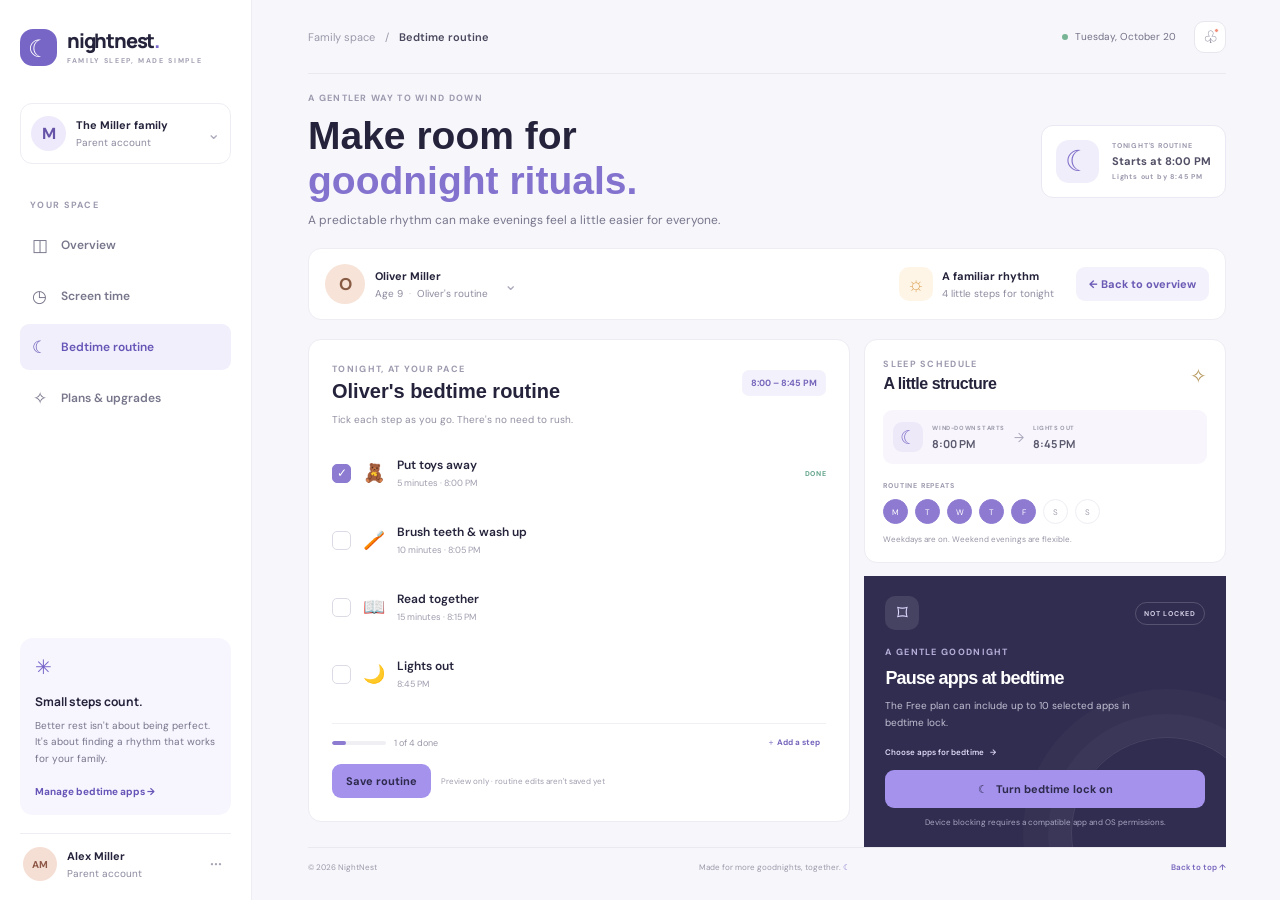
==== NightNest/bedtime.html @ b8229604 "Add files via upload" ====
<!doctype html>
<html lang="en">
  <head>
    <meta charset="utf-8">
    <meta name="viewport" content="width=device-width, initial-scale=1">
    <meta name="description" content="Build a gentle evening rhythm with NightNest bedtime routines.">
    <meta name="theme-color" content="#f7f6fb">
    <title>Bedtime routine — NightNest</title>
    <link rel="preconnect" href="https://fonts.googleapis.com">
    <link rel="preconnect" href="https://fonts.gstatic.com" crossorigin>
    <link href="https://fonts.googleapis.com/css2?family=DM+Sans:wght@400;500;600;700&family=Manrope:wght@400;500;600;700;800&display=swap" rel="stylesheet">
    <link rel="stylesheet" href="styles.css">
  </head>
  <body>
    <div class="app-shell">
      <aside class="sidebar">
        <a class="brand" href="index.html" aria-label="NightNest home">
          <span class="brand-icon" aria-hidden="true">☾</span>
          <span>nightnest<span class="brand-period">.</span><small>FAMILY SLEEP, MADE SIMPLE</small></span>
        </a>
        <div class="family-switcher">
          <span class="family-avatar" aria-hidden="true">M</span>
          <span class="family-name"><strong>The Miller family</strong><small>Parent account</small></span>
          <span class="switcher-arrow" aria-hidden="true">⌄</span>
        </div>
        <p class="nav-label">YOUR SPACE</p>
        <nav class="side-nav" aria-label="Main navigation">
          <a class="side-link" href="index.html"><span aria-hidden="true">◫</span> Overview</a>
          <a class="side-link" href="screen-time.html"><span aria-hidden="true">◷</span> Screen time</a>
          <a class="side-link active" href="bedtime.html" aria-current="page"><span aria-hidden="true">☾</span> Bedtime routine</a>
          <a class="side-link" href="plans.html"><span aria-hidden="true">✧</span> Plans &amp; upgrades</a>
        </nav>
        <div class="sidebar-bottom">
          <div class="help-card">
            <span class="help-spark" aria-hidden="true">✳</span>
            <strong>Small steps count.</strong>
            <p>Better rest isn't about being perfect. It's about finding a rhythm that works for your family.</p>
            <a href="screen-time.html#app-limits">Manage bedtime apps <span aria-hidden="true">→</span></a>
          </div>
          <div class="account-row">
            <span class="parent-avatar" aria-hidden="true">AM</span>
            <span><strong>Alex Miller</strong><small>Parent account</small></span>
            <button class="more-button" type="button" aria-label="More account options">···</button>
          </div>
        </div>
      </aside>

      <main class="main-content" id="top">
        <header class="topbar">
          <div class="breadcrumbs"><a href="index.html">Family space</a><span aria-hidden="true">/</span><strong>Bedtime routine</strong></div>
          <div class="topbar-actions">
            <span class="today-label"><span class="online-dot"></span> Tuesday, October 20</span>
            <button class="icon-button notification-button" type="button" aria-label="Notifications">♧<span class="notification-dot"></span></button>
          </div>
        </header>

        <section class="screen-time-heading bedtime-heading">
          <div>
            <p class="eyebrow">A GENTLER WAY TO WIND DOWN</p>
            <h1>Make room for<br><em>goodnight rituals.</em></h1>
            <p class="welcome-copy">A predictable rhythm can make evenings feel a little easier for everyone.</p>
          </div>
          <div class="bedtime-start-card">
            <span class="bedtime-start-moon" aria-hidden="true">☾</span>
            <span><small>TONIGHT'S ROUTINE</small><strong>Starts at 8:00 PM</strong><small>Lights out by 8:45 PM</small></span>
          </div>
        </section>

        <section class="child-bar" aria-label="Selected child">
          <div class="child-profile">
            <span class="child-avatar" aria-hidden="true">O</span>
            <span><strong>Oliver Miller</strong><small>Age 9 <span class="profile-divider">·</span> Oliver's routine</small></span>
            <span class="profile-chevron" aria-hidden="true">⌄</span>
          </div>
          <div class="child-day">
            <span class="day-icon" aria-hidden="true">☼</span>
            <span><strong>A familiar rhythm</strong><small>4 little steps for tonight</small></span>
          </div>
          <a class="button button-light" href="index.html">← Back to overview</a>
        </section>

        <div class="bedtime-page-grid">
          <section class="panel bedtime-checklist-panel">
            <div class="panel-heading">
              <div><p class="eyebrow">TONIGHT, AT YOUR PACE</p><h2>Oliver's bedtime routine</h2></div>
              <span class="routine-time">8:00 – 8:45 PM</span>
            </div>
            <p class="routine-intro">Tick each step as you go. There's no need to rush.</p>
            <div class="routine-list bedtime-routine-list">
              <label class="routine-item"><input type="checkbox" checked><span class="custom-check" aria-hidden="true">✓</span><span class="routine-emoji" aria-hidden="true">🧸</span><span class="routine-text"><strong>Put toys away</strong><small>5 minutes · 8:00 PM</small></span><span class="routine-complete">DONE</span></label>
              <label class="routine-item"><input type="checkbox"><span class="custom-check" aria-hidden="true">✓</span><span class="routine-emoji" aria-hidden="true">🪥</span><span class="routine-text"><strong>Brush teeth &amp; wash up</strong><small>10 minutes · 8:05 PM</small></span></label>
              <label class="routine-item"><input type="checkbox"><span class="custom-check" aria-hidden="true">✓</span><span class="routine-emoji" aria-hidden="true">📖</span><span class="routine-text"><strong>Read together</strong><small>15 minutes · 8:15 PM</small></span></label>
              <label class="routine-item"><input type="checkbox"><span class="custom-check" aria-hidden="true">✓</span><span class="routine-emoji" aria-hidden="true">🌙</span><span class="routine-text"><strong>Lights out</strong><small>8:45 PM</small></span></label>
            </div>
            <div class="routine-footer bedtime-progress-footer">
              <span class="routine-progress"><i></i></span>
              <span id="routine-count">1 of 4 done</span>
              <button class="text-button" type="button" id="add-routine-step">＋ Add a step</button>
            </div>
            <div class="bedtime-checklist-actions">
              <button class="button button-primary" type="button" id="save-routine">Save routine</button>
              <span>Preview only · routine edits aren't saved yet</span>
            </div>
          </section>

          <div class="bedtime-side-stack">
            <section class="panel schedule-panel">
              <div class="panel-heading">
                <div><p class="eyebrow">SLEEP SCHEDULE</p><h2>A little structure</h2></div>
                <span class="schedule-spark" aria-hidden="true">✧</span>
              </div>
              <div class="schedule-time-row"><span class="schedule-clock" aria-hidden="true">☾</span><span><small>WIND-DOWN STARTS</small><strong>8:00 PM</strong></span><span class="schedule-arrow">→</span><span><small>LIGHTS OUT</small><strong>8:45 PM</strong></span></div>
              <p class="schedule-days-label">ROUTINE REPEATS</p>
              <div class="weekday-list" aria-label="Routine days">
                <span class="weekday active">M</span><span class="weekday active">T</span><span class="weekday active">W</span><span class="weekday active">T</span><span class="weekday active">F</span><span class="weekday">S</span><span class="weekday">S</span>
              </div>
              <p class="schedule-note">Weekdays are on. Weekend evenings are flexible.</p>
            </section>

            <section class="lock-panel bedtime-lock-panel">
              <div class="lock-topline"><span class="lock-icon" aria-hidden="true">⌑</span><span class="status-tag" id="bedtime-lock-status">NOT LOCKED</span></div>
              <p class="eyebrow">A GENTLE GOODNIGHT</p>
              <h2>Pause apps at bedtime</h2>
              <p class="lock-copy">The Free plan can include up to 10 selected apps in bedtime lock.</p>
              <a class="bedtime-app-link" href="screen-time.html#app-limits">Choose apps for bedtime <span aria-hidden="true">→</span></a>
              <button class="button button-primary lock-button" id="bedtime-lock-button" type="button"><span aria-hidden="true">☾</span> Turn bedtime lock on</button>
              <p class="lock-note">Device blocking requires a compatible app and OS permissions.</p>
            </section>
          </div>
        </div>

        <footer class="footer"><span>© 2026 NightNest</span><span>Made for more goodnights, together. <span aria-hidden="true">☾</span></span><a href="#top">Back to top ↑</a></footer>
      </main>
    </div>
    <div class="toast" id="toast" role="status" aria-live="polite"></div>
    <script src="bedtime.js"></script>
  </body>
</html>
---- NightNest/styles.css ----
:root {
  color-scheme: light;
  --ink: #24233b;
  --muted: #8a899e;
  --purple: #7866c9;
  --purple-dark: #6654b7;
  --lavender: #efedfb;
  --border: #eeedf3;
  --surface: #fff;
  --page: #f7f6fb;
  --green: #448e78;
  font-family: "DM Sans", sans-serif;
  font-synthesis: none;
  text-rendering: optimizeLegibility;
}

* { box-sizing: border-box; }
html { scroll-behavior: smooth; }
body { margin: 0; background: var(--page); color: var(--ink); }
button, a { font: inherit; }
button { cursor: pointer; }
a { color: inherit; text-decoration: none; }

.app-shell { min-height: 100vh; }
.sidebar {
  position: fixed; inset: 0 auto 0 0; z-index: 3; display: flex; flex-direction: column;
  width: 252px; padding: 29px 20px 19px; background: #fff; border-right: 1px solid var(--border);
}
.brand { display: flex; align-items: center; gap: 10px; width: fit-content; font: 800 20px/1 "Manrope", sans-serif; letter-spacing: -1.2px; }
.brand-icon { display: grid; width: 37px; height: 37px; place-items: center; border-radius: 13px; background: #7766c6; color: #fff; font-size: 24px; }
.brand-period { color: var(--purple); }
.brand small { display: block; margin-top: 6px; color: #a3a1b3; font: 700 7px/1 "DM Sans", sans-serif; letter-spacing: 1.65px; }
.family-switcher { display: flex; align-items: center; gap: 10px; margin: 37px 0 35px; padding: 12px 10px; border: 1px solid var(--border); border-radius: 12px; }
.family-avatar, .parent-avatar, .child-avatar { display: grid; flex: 0 0 auto; place-items: center; border-radius: 50%; font-weight: 700; }
.family-avatar { width: 35px; height: 35px; color: #6754a8; background: #eeeafb; }
.family-name, .account-row > span:nth-child(2) { min-width: 0; }
.family-name strong, .family-name small, .account-row strong, .account-row small { display: block; }
.family-name strong, .account-row strong { font-size: 11px; }
.family-name small, .account-row small { margin-top: 4px; color: var(--muted); font-size: 10px; }
.switcher-arrow { margin-left: auto; color: #aaa8bb; }
.nav-label, .eyebrow { color: #9c9aae; font-size: 9px; font-weight: 700; letter-spacing: 1.3px; }
.nav-label { margin: 0 10px 11px; }
.side-nav { display: grid; gap: 5px; }
.side-link { display: flex; align-items: center; gap: 13px; padding: 12px 11px; border-radius: 9px; color: #77768b; font-size: 12px; font-weight: 600; transition: background .2s, color .2s; }
.side-link > span { width: 17px; text-align: center; font-size: 17px; }
.side-link:hover, .side-link.active { color: var(--purple-dark); background: #f1effb; }
.sidebar-bottom { margin-top: auto; }
.help-card { padding: 16px 15px 15px; border-radius: 13px; background: #f7f5fe; }
.help-spark { display: block; margin-bottom: 10px; color: var(--purple); font-size: 20px; }
.help-card strong { font: 700 12px "Manrope", sans-serif; }
.help-card p { margin: 7px 0 12px; color: #77768c; font-size: 10px; line-height: 1.65; }
.help-card a { color: var(--purple-dark); font-size: 10px; font-weight: 700; }
.account-row { display: flex; align-items: center; gap: 10px; margin-top: 18px; padding: 13px 3px 0; border-top: 1px solid var(--border); }
.parent-avatar { width: 34px; height: 34px; background: #f5dfd4; color: #8e5747; font-size: 10px; }
.more-button { border: 0; background: transparent; color: #a6a4b4; font-size: 20px; }
.account-row .more-button { margin-left: auto; }

.main-content { max-width: 1530px; margin-left: 252px; padding: 0 54px 0 56px; }
.topbar { display: flex; height: 74px; align-items: center; justify-content: space-between; border-bottom: 1px solid #eae9f0; }
.breadcrumbs { display: flex; align-items: center; gap: 10px; color: #9a99aa; font-size: 11px; }
.breadcrumbs strong { color: #48475c; font-weight: 600; }
.topbar-actions { display: flex; align-items: center; gap: 18px; }
.today-label { display: flex; align-items: center; gap: 7px; color: #737287; font-size: 10px; }
.online-dot { width: 6px; height: 6px; border-radius: 50%; background: #77b495; }
.icon-button { position: relative; display: grid; width: 32px; height: 32px; place-items: center; border: 1px solid #e8e7ee; border-radius: 10px; background: #fff; color: #77768b; font-size: 17px; }
.notification-dot { position: absolute; top: 6px; right: 6px; width: 5px; height: 5px; border: 1px solid white; border-radius: 50%; background: #f08d78; }

.welcome-row { position: relative; display: flex; min-height: 181px; align-items: center; justify-content: space-between; overflow: hidden; }
.eyebrow { margin: 0 0 9px; }
h1, h2, h3, p { margin-top: 0; }
h1, h2, h3 { font-family: Impact, Haettenschweiler, "Arial Narrow Bold", sans-serif; }
h1 { margin-bottom: 9px; font-size: clamp(29px, 3.2vw, 39px); line-height: 1.16; letter-spacing: 0; }
h1 em { color: #8372ce; font-style: normal; }
.welcome-copy { margin-bottom: 0; color: #77768c; font-size: 12px; }
.moon-illustration { position: relative; width: 196px; height: 136px; margin-right: 47px; }
.moon-illustration::before { position: absolute; top: 12px; left: 21px; width: 116px; height: 116px; border-radius: 50%; background: #efedfb; content: ""; }
.moon { position: absolute; top: 18px; left: 42px; color: #8a79d2; font-size: 84px; line-height: 1; transform: rotate(-17deg); }
.star { position: absolute; color: #e6b96f; }
.star-one { top: 19px; right: 27px; font-size: 20px; }
.star-two { top: 75px; right: 1px; font-size: 23px; }
.star-three { top: 8px; right: 65px; font-size: 34px; }
.moon-caption { position: absolute; right: 4px; bottom: 3px; color: #9591b3; font-size: 7px; font-weight: 700; letter-spacing: 1px; line-height: 1.6; }

.child-bar { display: flex; align-items: center; min-height: 72px; margin: 0 0 19px; padding: 12px 16px; border: 1px solid #eeedf3; border-radius: 13px; background: #fff; }
.child-profile { display: flex; align-items: center; gap: 10px; min-width: 200px; }
.child-avatar { width: 40px; height: 40px; color: #875b44; background: #f7e3d7; font-size: 17px; }
.child-profile strong, .child-profile small, .child-day strong, .child-day small { display: block; }
.child-profile strong, .child-day strong { font-size: 11px; }
.child-profile small, .child-day small { margin-top: 4px; color: #8d8b9e; font-size: 10px; }
.profile-divider { margin: 0 3px; color: #c7c5d1; }
.profile-chevron { margin-left: 6px; color: #aaa8bb; }
.child-day { display: flex; align-items: center; gap: 9px; margin-left: auto; margin-right: 22px; }
.day-icon { display: grid; width: 34px; height: 34px; place-items: center; border-radius: 10px; background: #fff5e7; color: #dda75b; font-size: 20px; }
.button { display: inline-flex; align-items: center; justify-content: center; gap: 8px; border: 0; border-radius: 9px; font-size: 11px; font-weight: 700; transition: transform .18s, background .18s, box-shadow .18s; }
.button:hover:not(:disabled) { transform: translateY(-1px); }
.button-light { padding: 10px 13px; background: #f3f1fb; color: #6b5ab5; }
.button-light:hover { background: #e9e6f8; }

.dashboard-grid { display: grid; grid-template-columns: minmax(0, 1fr) minmax(280px, .82fr); gap: 17px; }
.panel { min-width: 0; padding: 20px; border: 1px solid #edecf2; border-radius: 13px; background: #fff; }
.panel-heading { display: flex; align-items: center; justify-content: space-between; }
.panel-heading .eyebrow { margin-bottom: 5px; }
.panel h2 { margin: 0; font-size: 16px; letter-spacing: -.5px; }
.panel-more { padding: 0 3px; }
.usage-summary { display: flex; align-items: flex-end; justify-content: space-between; margin: 20px 0 11px; }
.usage-number strong { display: block; font: 800 26px/1 "Manrope", sans-serif; letter-spacing: -1.3px; }
.usage-number span { display: block; margin-top: 6px; color: #9391a3; font-size: 9px; }
.usage-pill { margin-bottom: 1px; padding: 6px 9px; border-radius: 20px; background: #edf6f1; color: #488c70; font-size: 9px; font-weight: 700; }
.progress-track { height: 7px; overflow: hidden; border-radius: 6px; background: #f0eff5; }
.progress-track span { display: block; width: 89.3%; height: 100%; border-radius: inherit; background: linear-gradient(90deg, #8b79d4, #bba8e9); }
.progress-labels { display: flex; justify-content: space-between; margin-top: 7px; color: #a09eae; font-size: 8px; }
.usage-apps { display: grid; gap: 12px; margin: 17px 0 15px; }
.app-usage { display: grid; grid-template-columns: 31px minmax(0, 1fr) auto; align-items: center; column-gap: 9px; }
.app-icon { display: grid; grid-row: span 2; width: 29px; height: 29px; place-items: center; border-radius: 9px; font-size: 11px; }
.video-icon { color: #b65b7b; background: #fcebf0; }
.game-icon { color: #8166bd; background: #f0eafa; }
.learn-icon { color: #4a9b8b; background: #e9f5f1; }
.app-name strong, .app-name small { display: block; }
.app-name strong { font-size: 10px; }
.app-name small { margin-top: 3px; color: #a09eae; font-size: 8px; }
.app-time { color: #5e5c72; font-size: 9px; font-weight: 600; }
.app-meter { grid-column: 2 / 4; height: 3px; margin-top: 5px; border-radius: 3px; background: #f1f0f5; }
.app-meter i { display: block; height: 100%; border-radius: inherit; background: #c8bee9; }
.inline-link { color: #7765c1; font-size: 9px; font-weight: 700; }
.inline-link span { padding-left: 4px; }
.lock-panel { position: relative; overflow: hidden; padding: 20px 21px; background: #302d50; color: #fff; }
.lock-panel::after { position: absolute; right: -37px; bottom: -82px; width: 190px; height: 190px; border: 1px solid rgba(255,255,255,.1); border-radius: 50%; box-shadow: 0 0 0 23px rgba(255,255,255,.025), 0 0 0 48px rgba(255,255,255,.025); content: ""; }
.lock-topline { display: flex; align-items: center; justify-content: space-between; margin-bottom: 22px; }
.lock-icon { display: grid; width: 34px; height: 34px; place-items: center; border-radius: 10px; background: rgba(255,255,255,.1); color: #ded8ff; font-size: 21px; }
.status-tag { padding: 6px 8px; border: 1px solid rgba(255,255,255,.18); border-radius: 20px; color: #d3cee4; font-size: 7px; font-weight: 700; letter-spacing: .8px; }
.lock-panel .eyebrow { color: #b7afd9; }
.lock-panel h2 { margin: 0 0 8px; font-size: 21px; line-height: 1.3; letter-spacing: -.8px; }
.lock-copy { max-width: 260px; margin-bottom: 16px; color: #c2bfd2; font-size: 10px; line-height: 1.65; }
.lock-details { display: flex; flex-wrap: wrap; gap: 13px; margin-bottom: 16px; color: #d4d0e1; font-size: 9px; }
.lock-details span span { padding-right: 4px; color: #c8b9ff; }
.button-primary { background: #a492ed; color: #2e2a4c; }
.button-primary:hover { background: #b3a5f2; box-shadow: 0 5px 16px rgba(164,146,237,.18); }
.lock-button { position: relative; z-index: 1; width: 100%; padding: 12px; }
.lock-note { position: relative; z-index: 1; margin: 9px 0 0; color: #a9a5c1; text-align: center; font-size: 8px; }
.lock-apps-link { position: relative; z-index: 1; display: block; margin: -5px 0 12px; color: #d3caef; text-align: center; font-size: 8px; }
.lock-apps-link span { padding-left: 3px; }
.lock-panel.is-locked { background: #26443f; }
.lock-panel.is-locked .lock-icon { color: #b8ead3; }
.lock-panel.is-locked .status-tag { color: #b8ead3; border-color: rgba(184,234,211,.35); }
.lock-panel.is-locked .button-primary { background: #b7e5d0; color: #24463f; }
.routine-panel { grid-column: 1; }
.routine-time { padding: 7px 9px; border-radius: 7px; background: #f3f1fb; color: #7665bb; font-size: 8px; font-weight: 700; }
.routine-intro { margin: 8px 0 12px; color: #9290a2; font-size: 9px; }
.routine-intro strong { color: #5b596e; }
.routine-list { display: grid; gap: 3px; }
.routine-item { position: relative; display: flex; align-items: center; gap: 9px; min-height: 45px; cursor: pointer; }
.routine-item input { position: absolute; width: 1px; height: 1px; opacity: 0; }
.custom-check { display: grid; flex: 0 0 auto; width: 16px; height: 16px; place-items: center; border: 1px solid #dcdbe5; border-radius: 5px; color: transparent; font-size: 10px; }
.routine-item input:checked + .custom-check { border-color: #8c7bd1; background: #8c7bd1; color: #fff; }
.routine-item input:focus-visible + .custom-check { outline: 2px solid #6654b7; outline-offset: 2px; }
.routine-emoji { font-size: 15px; }
.routine-text { min-width: 0; }
.routine-text strong, .routine-text small { display: block; }
.routine-text strong { font-size: 9px; font-weight: 600; }
.routine-text small { margin-top: 3px; color: #a09eae; font-size: 8px; }
.routine-complete { margin-left: auto; color: #62a48b; font-size: 7px; font-weight: 700; letter-spacing: .7px; }
.routine-footer { display: flex; align-items: center; gap: 8px; margin-top: 11px; padding-top: 12px; border-top: 1px solid #f0eff4; color: #9a98a9; font-size: 8px; }
.routine-progress { width: 54px; height: 4px; overflow: hidden; border-radius: 5px; background: #f0eff4; }
.routine-progress i { display: block; width: 25%; height: 100%; border-radius: inherit; background: #8c7bd1; transition: width .2s; }
.text-button { margin-left: auto; border: 0; background: transparent; color: #7665bb; font-size: 8px; font-weight: 700; }
.week-panel { grid-column: 2; }
.period-button { padding: 7px 9px; border: 1px solid #ecebf2; border-radius: 7px; background: white; color: #77758a; font-size: 8px; }
.period-button span { padding-left: 5px; }
.week-chart { position: relative; display: flex; height: 137px; align-items: flex-end; justify-content: space-around; margin-top: 20px; padding: 0 0 19px; border-bottom: 1px solid #eeedf3; background: repeating-linear-gradient(to bottom, transparent 0, transparent 39px, #f3f2f6 40px); }
.chart-goal { position: absolute; top: 48px; right: 0; left: 0; border-top: 1px dashed #d2c8ee; }
.chart-goal span { position: absolute; top: -13px; right: 0; padding: 2px 4px; background: white; color: #a29bbd; font-size: 7px; }
.chart-column { position: relative; z-index: 1; display: flex; width: 9%; height: 100%; flex-direction: column; align-items: center; justify-content: flex-end; gap: 7px; }
.bar { display: block; width: 15px; min-height: 2px; border-radius: 5px 5px 2px 2px; background: #c9c0e8; }
.today-bar { background: #8672cc; }
.future-bar { background: #eeedf3; }
.chart-column small { color: #a09eae; font-size: 7px; }
.chart-column .today-day { color: #7665bb; font-weight: 700; }
.week-summary { display: flex; align-items: center; gap: 7px; margin-top: 13px; color: #858396; font-size: 8px; }
.week-summary strong { color: #4c806d; }
.summary-dot { width: 7px; height: 7px; border-radius: 50%; background: #73b492; }

.plans-section { margin: 34px 0 20px; }
.plans-intro { margin-bottom: 16px; }
.plans-intro h2 { margin: 0 0 6px; font-size: 20px; letter-spacing: -.7px; }
.plans-intro > p:last-child { margin: 0; color: #898799; font-size: 10px; }
.plan-grid { display: grid; grid-template-columns: repeat(3, minmax(0, 1fr)); gap: 14px; }
.plan-card { position: relative; min-width: 0; padding: 16px; border: 1px solid #ecebf2; border-radius: 12px; background: #fff; }
.featured-plan { border: 1px solid #a89add; box-shadow: 0 4px 18px rgba(100,82,165,.08); }
.plan-heading { display: flex; align-items: center; gap: 8px; }
.plan-symbol { display: grid; width: 27px; height: 27px; place-items: center; border-radius: 8px; font-size: 15px; }
.free-symbol { color: #d18d46; background: #fff2df; }
.plus-symbol { color: #755fc2; background: #f0edfb; }
.premium-symbol { color: #518a81; background: #e9f4f1; }
.plan-label { color: #a09eae; font-size: 7px; font-weight: 700; letter-spacing: .85px; }
.plan-card h3 { margin: 12px 0 3px; font-size: 16px; letter-spacing: -.4px; }
.plan-price { margin: 0; font: 800 18px "Manrope", sans-serif; letter-spacing: -.6px; }
.plan-price span { color: #9a98a8; font: 400 9px "DM Sans", sans-serif; letter-spacing: 0; }
.plan-description { min-height: 28px; margin: 7px 0 10px; color: #898798; font-size: 9px; line-height: 1.5; }
.plan-card ul { display: grid; gap: 7px; min-height: 61px; margin: 0 0 13px; padding: 0; list-style: none; }
.plan-card li { color: #666579; font-size: 9px; }
.plan-card li::before { margin-right: 7px; color: #7f70c1; content: "✓"; font-weight: 700; }
.plan-button { width: 100%; min-height: 34px; border: 1px solid #e6e4ee; background: #fff; color: #625e78; }
.plan-button:hover:not(:disabled) { border-color: #a99cdb; background: #f8f6ff; }
.plan-button.current-plan { border-color: #efedf4; background: #f7f6f9; color: #aaa8b5; cursor: default; }
.featured-plan .plan-button { border: 0; background: #7866c9; color: #fff; }
.featured-plan .plan-button:hover { background: #6957b8; }
.popular-badge { position: absolute; top: -9px; right: 13px; padding: 5px 8px; border-radius: 12px; background: #7765c5; color: white; font-size: 7px; font-weight: 700; letter-spacing: .6px; }
.plan-disclaimer { margin: 10px 0 0; color: #a09eae; font-size: 8px; line-height: 1.5; }
.footer { display: flex; justify-content: space-between; padding: 14px 0 21px; border-top: 1px solid #eae9f0; color: #9b99a9; font-size: 8px; }
.footer a { color: #7765bd; font-weight: 600; }
.footer > span:nth-child(2) span { color: #8171cb; }
.toast { position: fixed; right: 25px; bottom: 23px; z-index: 8; max-width: min(390px, calc(100vw - 32px)); padding: 12px 16px; border: 1px solid rgba(255,255,255,.15); border-radius: 10px; background: #302d50; box-shadow: 0 10px 30px rgba(33,30,61,.2); color: white; font-size: 11px; line-height: 1.5; opacity: 0; pointer-events: none; transform: translateY(8px); transition: opacity .2s, transform .2s; }
.toast.show { opacity: 1; transform: translateY(0); }

.screen-time-heading { display: flex; min-height: 182px; align-items: center; justify-content: space-between; gap: 20px; }
.screen-time-heading h1 { margin-bottom: 8px; }
.screen-time-heading .welcome-copy { max-width: 470px; line-height: 1.6; }
.report-period { display: flex; align-items: center; gap: 10px; padding: 11px 13px; border: 1px solid #eae9f0; border-radius: 10px; background: #fff; color: #77758a; font-size: 13px; }
.report-period > span:nth-child(2) { display: grid; gap: 4px; }
.report-period small { color: #a09eae; font-size: 7px; font-weight: 700; letter-spacing: .8px; }
.report-period strong { color: #555368; font-size: 10px; }
.period-calendar { color: #7d6bc8; }
.screen-metrics { display: grid; grid-template-columns: repeat(4, minmax(0, 1fr)); gap: 12px; margin-bottom: 14px; }
.metric-card { min-width: 0; padding: 14px; border: 1px solid #edecf2; border-radius: 12px; background: #fff; }
.metric-icon { display: grid; width: 30px; height: 30px; place-items: center; float: right; border-radius: 9px; font-size: 15px; }
.purple-metric { color: #7c6ac5; background: #f0edfb; }
.green-metric { color: #4a967c; background: #eaf5f0; }
.peach-metric { color: #b66e5e; background: #fff0eb; }
.gold-metric { color: #b28a47; background: #fff5e3; }
.metric-card p { margin: 3px 0 11px; color: #9c9aae; font-size: 8px; font-weight: 700; letter-spacing: .8px; }
.metric-card > strong { display: block; font: 800 21px/1.1 "Manrope", sans-serif; letter-spacing: -.8px; }
.metric-card .metric-positive { color: #4c987d; }
.metric-caption { display: block; margin-top: 6px; color: #9a98a9; font-size: 8px; }
.report-grid { display: grid; grid-template-columns: minmax(0, 1.2fr) minmax(275px, .8fr); gap: 13px; }
.detail-usage-panel, .daily-pattern-panel { padding: 18px; }
.detail-usage-panel .panel-heading .eyebrow, .daily-pattern-panel .panel-heading .eyebrow { margin-bottom: 5px; }
.detail-usage-panel .usage-pill { margin-bottom: 0; }
.detail-progress { margin: 19px 0 18px; }
.detail-progress-track { height: 7px; overflow: hidden; border-radius: 8px; background: #f0eff5; }
.detail-progress-track span { display: block; width: 89.3%; height: 100%; border-radius: inherit; background: linear-gradient(90deg, #8b79d4, #bba8e9); }
.most-used-heading { display: flex; align-items: center; justify-content: space-between; margin-bottom: 5px; padding-bottom: 8px; border-bottom: 1px solid #f0eff4; }
.most-used-heading h3 { margin: 0; font-size: 10px; }
.most-used-heading > span { color: #aaa8b6; font-size: 7px; font-weight: 700; letter-spacing: .6px; }
.most-used-list { display: grid; }
.most-used-app { display: grid; grid-template-columns: 31px minmax(0, 1fr) 78px; align-items: center; gap: 9px; min-height: 48px; border-bottom: 1px solid #f5f4f7; }
.most-used-app:last-child { border-bottom: 0; }
.most-used-app .app-icon { grid-row: auto; }
.most-used-name strong, .most-used-name small { display: block; }
.most-used-name strong { font-size: 9px; }
.most-used-name small { margin-top: 3px; color: #a09eae; font-size: 7px; }
.most-used-time { display: grid; gap: 6px; justify-items: end; }
.most-used-time strong { color: #5e5c72; font-size: 8px; }
.most-used-time i { width: 78px; height: 3px; overflow: hidden; border-radius: 5px; background: #f1f0f5; }
.most-used-time b { display: block; height: 100%; border-radius: inherit; background: #b7a9df; }
.chat-icon { color: #507fb2; background: #edf4fb; }
.music-icon { color: #4c9a88; background: #eaf5f1; }
.social-icon { color: #ba6590; background: #faedf4; }
.browser-icon { color: #687999; background: #eef1f7; }
.pattern-icon { color: #b7985e; font-size: 19px; }
.pattern-summary { margin: 14px 0 8px; color: #8c8a9c; font-size: 9px; line-height: 1.6; }
.pattern-summary strong { color: #5c5970; }
.day-chart { position: relative; height: 128px; margin: 13px 0 12px 25px; border-bottom: 1px solid #eeedf3; background: repeating-linear-gradient(to bottom, transparent 0, transparent 39px, #f3f2f6 40px); }
.day-chart-guides { position: absolute; inset: 0 auto 15px -25px; display: flex; flex-direction: column; justify-content: space-between; color: #aaa8b6; font-size: 7px; }
.day-chart-bars { position: absolute; inset: 0 0 -1px; display: flex; align-items: flex-end; justify-content: space-around; }
.day-chart-bars > div { display: flex; width: 10%; height: 100%; flex-direction: column; align-items: center; justify-content: flex-end; gap: 6px; }
.day-chart-bars i { width: 13px; min-height: 4px; border-radius: 4px 4px 1px 1px; background: #c9c0e8; }
.day-chart-bars i.peak-bar { background: #8672cc; }
.day-chart-bars small { color: #a09eae; font-size: 6px; white-space: nowrap; }
.pattern-note { display: flex; align-items: center; gap: 10px; padding: 10px; border-radius: 9px; background: #fbf7ef; color: #9f8b65; font-size: 8px; line-height: 1.5; }
.pattern-note > span:first-child { font-size: 17px; }
.pattern-note strong { color: #72654d; }
.app-limits-panel { margin-top: 14px; padding: 20px; }
.app-limits-header { display: flex; align-items: center; justify-content: space-between; gap: 15px; }
.app-limits-header .eyebrow { margin-bottom: 5px; }
.app-limits-header h2 { margin: 0; font-size: 17px; letter-spacing: -.5px; }
.app-limits-header p:last-child { margin: 6px 0 0; color: #8d8b9e; font-size: 9px; }
.app-limit-counter { display: flex; align-items: baseline; gap: 4px; padding: 8px 11px; border-radius: 9px; background: #f2effb; color: #7664bf; white-space: nowrap; }
.app-limit-counter > strong { font: 800 17px "Manrope", sans-serif; }
.app-limit-counter > span { color: #8882a7; font-size: 8px; }
.free-limit-note { margin: 15px 0 12px; padding: 10px 12px; border-radius: 8px; background: #f8f6fd; color: #77738c; font-size: 8px; }
.free-limit-note > span { margin-right: 5px; color: #8c79cf; }
.free-limit-note a { margin-left: 5px; color: #6d5bbc; font-weight: 700; }
.select-apps-list { display: grid; grid-template-columns: repeat(3, minmax(0, 1fr)); gap: 7px; }
.select-app-row { position: relative; display: flex; min-width: 0; align-items: center; gap: 8px; padding: 9px; border: 1px solid #eeedf3; border-radius: 9px; cursor: pointer; transition: background .15s, border-color .15s; }
.select-app-row:hover { border-color: #c9c0e8; background: #fbfaff; }
.select-app-row input { position: absolute; width: 1px; height: 1px; opacity: 0; }
.select-app-row input:focus-visible + .app-icon { outline: 2px solid #6654b7; outline-offset: 2px; }
.select-app-row > span:nth-of-type(2) { min-width: 0; }
.select-app-row > span:nth-of-type(2) strong, .select-app-row > span:nth-of-type(2) small { display: block; overflow: hidden; text-overflow: ellipsis; white-space: nowrap; }
.select-app-row > span:nth-of-type(2) strong { font-size: 8px; }
.select-app-row > span:nth-of-type(2) small { margin-top: 3px; color: #a09eae; font-size: 7px; }
.select-app-row .app-icon { flex: 0 0 auto; grid-row: auto; width: 26px; height: 26px; font-size: 10px; }
.app-select-check { display: grid; flex: 0 0 auto; width: 15px; height: 15px; place-items: center; margin-left: auto; border: 1px solid #dedde7; border-radius: 5px; color: transparent; font-size: 9px; }
.select-app-row input:checked ~ .app-select-check { border-color: #8472cb; background: #8472cb; color: white; }
.select-app-row:has(input:checked) { border-color: #d7d0ef; background: #fbfaff; }
.select-app-row.at-cap { opacity: .48; }
.select-app-row input:disabled { cursor: not-allowed; }
.app-limits-footer { display: flex; align-items: center; justify-content: space-between; gap: 12px; margin-top: 14px; padding-top: 13px; border-top: 1px solid #f0eff4; }
.app-limits-footer > span { color: #9694a5; font-size: 8px; line-height: 1.5; }
.app-limits-footer .button { padding: 10px 13px; white-space: nowrap; }
.routine-preview { display: flex; align-items: center; gap: 10px; min-height: 62px; margin-top: 12px; padding: 10px; border-radius: 9px; background: #f9f8fc; }
.preview-emoji { display: grid; width: 31px; height: 31px; flex: 0 0 auto; place-items: center; border-radius: 9px; background: #f2effb; font-size: 16px; }
.routine-preview > span:nth-child(2) { min-width: 0; }
.routine-preview strong, .routine-preview small { display: block; }
.routine-preview strong { font-size: 9px; }
.routine-preview small { margin-top: 4px; overflow: hidden; color: #9997a8; font-size: 7px; text-overflow: ellipsis; white-space: nowrap; }
.routine-preview .text-button { flex: 0 0 auto; }
.overview-upgrade { display: flex; align-items: center; gap: 15px; margin: 26px 0 20px; padding: 17px 19px; border: 1px solid #ebe8f6; border-radius: 12px; background: linear-gradient(110deg, #f3f0fb, #fbf9ff); }
.upgrade-spark { display: grid; width: 37px; height: 37px; flex: 0 0 auto; place-items: center; border-radius: 12px; background: #e8e2f8; color: #7663bd; font-size: 21px; }
.overview-upgrade .eyebrow { margin-bottom: 5px; }
.overview-upgrade h2 { margin: 0 0 4px; font: 700 14px Impact, Haettenschweiler, "Arial Narrow Bold", sans-serif; letter-spacing: -.3px; }
.overview-upgrade p:last-child { margin: 0; color: #898799; font-size: 9px; }
.overview-upgrade .button { flex: 0 0 auto; margin-left: auto; }
.plans-page-heading { position: relative; max-width: 600px; padding: 35px 0 24px; }
.plans-page-heading h1 { margin-bottom: 10px; color: var(--ink); font: 400 clamp(38px, 4vw, 48px)/1.08 Impact, Haettenschweiler, "Arial Narrow Bold", sans-serif; letter-spacing: 0; }
.plans-page-heading > p:not(.eyebrow) { max-width: 500px; margin-bottom: 14px; color: #858396; font-size: 11px; line-height: 1.7; }
.current-plan-chip { display: inline-flex; align-items: center; gap: 7px; padding: 7px 10px; border: 1px solid #e8e5f1; border-radius: 18px; background: white; color: #736f89; font-size: 8px; font-weight: 600; }
.current-plan-chip span { width: 6px; height: 6px; border-radius: 50%; background: #67a587; }
.sleep-story { margin: 0 0 26px; padding: 19px; border: 1px solid #ebe8f3; border-radius: 14px; background: linear-gradient(140deg, #f8f6fc 0%, #fff 62%); }
.sleep-story-intro { max-width: 660px; }
.sleep-story-intro .eyebrow { margin-bottom: 7px; }
.sleep-story-intro h2 { margin: 0 0 8px; font: 400 30px/1.18 Impact, Haettenschweiler, "Arial Narrow Bold", sans-serif; letter-spacing: 0; }
.sleep-story-intro h2 em { color: #8372ce; font-style: normal; }
.sleep-story-intro > p:last-child { margin: 0; color: #858396; font-size: 10px; line-height: 1.65; }
.sleep-facts-grid { display: grid; grid-template-columns: repeat(3, minmax(0, 1fr)); gap: 10px; margin-top: 17px; }
.sleep-fact-card { display: flex; min-width: 0; flex-direction: column; padding: 13px; border: 1px solid #efedf4; border-radius: 10px; background: rgba(255,255,255,.86); }
.sleep-fact-card h3 { margin: 9px 0 6px; font: 700 11px Impact, Haettenschweiler, "Arial Narrow Bold", sans-serif; letter-spacing: -.2px; }
.sleep-fact-card p { flex: 1; margin: 0; color: #858396; font-size: 8px; line-height: 1.65; }
.sleep-sources { margin-top: 11px; color: #8d8a9e; font-size: 8px; }
.sleep-sources summary { width: fit-content; color: #7160b6; font-weight: 700; cursor: pointer; }
.sleep-sources summary:focus-visible { outline: 2px solid #6654b7; outline-offset: 3px; }
.sleep-sources ul { display: flex; flex-wrap: wrap; gap: 7px 17px; margin: 9px 0 0; padding-left: 15px; }
.sleep-sources a { color: #7160b6; line-height: 1.5; }
.sleep-sources a span { padding-left: 2px; }
.sleep-product-bridge { display: flex; align-items: center; gap: 12px; margin-top: 12px; padding: 13px; border-radius: 10px; background: #302d50; color: white; }
.sleep-bridge-icon { display: grid; width: 35px; height: 35px; flex: 0 0 auto; place-items: center; border-radius: 11px; background: rgba(255,255,255,.12); color: #d3c9f5; font-size: 23px; }
.sleep-bridge-copy { min-width: 0; }
.sleep-bridge-copy .eyebrow { margin-bottom: 4px; color: #bdb4dd; font-size: 7px; }
.sleep-bridge-copy h3 { margin: 0 0 4px; font: 700 11px Impact, Haettenschweiler, "Arial Narrow Bold", sans-serif; }
.sleep-bridge-copy p:last-child { margin: 0; color: #d2cfdf; font-size: 8px; line-height: 1.55; }
.sleep-bridge-links { display: grid; flex: 0 0 auto; gap: 7px; margin-left: auto; }
.sleep-bridge-links a { color: #e2dcfb; font-size: 8px; font-weight: 600; white-space: nowrap; }
.sleep-bridge-links a span { padding-left: 3px; }
.sleep-story-disclaimer { margin: 10px 0 0; color: #9c9aae; font-size: 7px; line-height: 1.5; }
.plans-page-section { margin: 0 0 16px; }
.plans-page-section .plan-card { padding: 20px; }
.plans-page-section .plan-card h2 { margin: 13px 0 3px; font-size: 18px; letter-spacing: -.5px; }
.plans-page-section .plan-description { min-height: 30px; }
.plans-page-section .plan-card ul { min-height: 92px; }
.why-nightnest { margin: 24px 0 20px; padding: 20px; border: 1px solid #ebe8f3; border-radius: 13px; background: #fff; }
.why-nightnest > .eyebrow { margin-bottom: 7px; }
.why-nightnest > h2 { max-width: 650px; margin: 0; font: 400 29px/1.18 Impact, Haettenschweiler, "Arial Narrow Bold", sans-serif; letter-spacing: 0; }
.why-nightnest-intro { max-width: 680px; margin: 8px 0 15px; color: #858396; font-size: 9px; line-height: 1.65; }
.why-nightnest-grid { display: grid; grid-template-columns: repeat(3, minmax(0, 1fr)); gap: 10px; }
.why-nightnest-grid article { padding: 13px; border-radius: 9px; background: #f8f6fc; }
.why-nightnest-grid article > span { color: #8371c9; font-size: 16px; }
.why-nightnest-grid h3 { margin: 7px 0 5px; font: 700 10px Impact, Haettenschweiler, "Arial Narrow Bold", sans-serif; }
.why-nightnest-grid p { margin: 0; color: #858396; font-size: 8px; line-height: 1.65; }
.why-nightnest-note { margin: 12px 0 0; color: #9795a6; font-size: 8px; line-height: 1.6; }
.bedtime-heading { position: relative; min-height: 174px; }
.bedtime-start-card { display: flex; align-items: center; gap: 13px; padding: 14px; border: 1px solid #eae8f3; border-radius: 12px; background: #fff; }
.bedtime-start-moon { display: grid; width: 43px; height: 43px; place-items: center; border-radius: 13px; background: #f1eefb; color: #8270ca; font-size: 29px; }
.bedtime-start-card > span:last-child { display: grid; gap: 4px; }
.bedtime-start-card small { color: #9c9aae; font-size: 7px; font-weight: 700; letter-spacing: .8px; }
.bedtime-start-card strong { color: #514f65; font-size: 11px; }
.bedtime-page-grid { display: grid; grid-template-columns: minmax(0, 1.2fr) minmax(275px, .8fr); align-items: start; gap: 14px; }
.bedtime-checklist-panel { padding: 23px; }
.bedtime-checklist-panel .panel-heading h2 { font-size: 20px; letter-spacing: 0; }
.bedtime-checklist-panel .routine-time { font-size: 9px; }
.bedtime-checklist-panel .routine-intro { margin: 10px 0 15px; font-size: 10px; }
.bedtime-routine-list { margin-top: 15px; }
.bedtime-routine-list .routine-item { min-height: 64px; gap: 12px; }
.bedtime-routine-list .custom-check { width: 19px; height: 19px; font-size: 12px; }
.bedtime-routine-list .routine-emoji { font-size: 18px; }
.bedtime-routine-list .routine-text strong { font-size: 12px; }
.bedtime-routine-list .routine-text small { margin-top: 4px; font-size: 9px; }
.bedtime-progress-footer { margin-top: 17px; font-size: 9px; }
.bedtime-checklist-actions { display: flex; align-items: center; gap: 10px; margin-top: 15px; }
.bedtime-checklist-actions .button { padding: 10px 14px; }
.bedtime-checklist-actions > span { color: #a09eae; font-size: 8px; }
.bedtime-side-stack { display: grid; gap: 13px; }
.schedule-panel { padding: 18px; }
.schedule-spark { color: #b7985e; font-size: 20px; }
.schedule-time-row { display: flex; align-items: center; gap: 9px; margin: 17px 0; padding: 12px 10px; border-radius: 9px; background: #f8f6fc; }
.schedule-clock { display: grid; width: 30px; height: 30px; flex: 0 0 auto; place-items: center; border-radius: 9px; background: #ede9f9; color: #8270ca; font-size: 19px; }
.schedule-time-row > span:nth-child(2), .schedule-time-row > span:last-child { display: grid; gap: 4px; }
.schedule-time-row small { color: #9d9aab; font-size: 6px; font-weight: 700; letter-spacing: .6px; }
.schedule-time-row strong { color: #5b596e; font: 700 11px "Manrope", sans-serif; }
.schedule-arrow { color: #aca8bd; font-size: 13px; }
.schedule-days-label { margin: 0 0 9px; color: #9c9aae; font-size: 7px; font-weight: 700; letter-spacing: .8px; }
.weekday-list { display: flex; gap: 7px; }
.weekday { display: grid; width: 25px; height: 25px; place-items: center; border: 1px solid #eeedf3; border-radius: 50%; color: #a09eae; font-size: 8px; }
.weekday.active { border-color: #8e7bd1; background: #8e7bd1; color: white; }
.schedule-note { margin: 10px 0 0; color: #9795a6; font-size: 8px; }
.bedtime-lock-panel { min-height: 0; }
.bedtime-lock-panel .lock-topline { margin-bottom: 16px; }
.bedtime-lock-panel h2 { font-size: 18px; }
.bedtime-app-link { position: relative; z-index: 1; display: block; margin: 0 0 13px; color: #ded8f5; font-size: 8px; font-weight: 600; }
.bedtime-app-link span { padding-left: 4px; }
.plans-page-section .plan-card li { line-height: 1.4; }

@media (min-width: 1500px) {
  .main-content { padding-right: 75px; padding-left: 75px; }
}
@media (max-width: 1060px) {
  .sidebar { width: 220px; padding-right: 15px; padding-left: 15px; }
  .main-content { margin-left: 220px; padding-right: 30px; padding-left: 30px; }
  .dashboard-grid { grid-template-columns: minmax(0, 1fr) minmax(250px, .85fr); gap: 12px; }
  .report-grid { grid-template-columns: minmax(0, 1.1fr) minmax(250px, .9fr); }
  .screen-metrics { gap: 8px; }
  .panel { padding: 16px; }
  .moon-illustration { margin-right: 10px; }
}
@media (max-width: 780px) {
  .sidebar { position: static; width: auto; height: auto; padding: 14px 20px; border-right: 0; border-bottom: 1px solid var(--border); }
  .brand { font-size: 18px; }
  .family-switcher, .nav-label, .sidebar-bottom { display: none; }
  .side-nav { display: flex; gap: 4px; margin-top: 13px; overflow-x: auto; }
  .side-link { flex: 0 0 auto; gap: 7px; padding: 8px 10px; font-size: 10px; }
  .side-link > span { width: auto; font-size: 14px; }
  .main-content { margin-left: 0; padding: 0 20px; }
  .topbar { height: 54px; }
  .welcome-row { min-height: 163px; }
  .moon-illustration { margin-right: 0; transform: scale(.8); transform-origin: right center; }
  .dashboard-grid { grid-template-columns: minmax(0, 1fr) minmax(0, 1fr); }
  .screen-metrics { grid-template-columns: repeat(2, minmax(0, 1fr)); }
  .report-grid { grid-template-columns: minmax(0, 1fr) minmax(0, 1fr); }
  .select-apps-list { grid-template-columns: repeat(2, minmax(0, 1fr)); }
  .bedtime-page-grid { grid-template-columns: minmax(0, 1fr) minmax(0, 1fr); }
  .sleep-facts-grid { grid-template-columns: repeat(2, minmax(0, 1fr)); }
  .sleep-fact-card:last-child { grid-column: 1 / -1; }
  .sleep-product-bridge { align-items: flex-start; flex-wrap: wrap; }
  .sleep-bridge-links { flex-direction: row; margin-left: 47px; }
  .routine-panel, .week-panel { grid-column: auto; }
  .plan-grid { gap: 9px; }
  .plan-card { padding: 13px; }
}
@media (max-width: 560px) {
  .main-content { padding: 0 14px; }
  .topbar-actions { gap: 9px; }
  .today-label { font-size: 9px; }
  .breadcrumbs { gap: 6px; font-size: 9px; }
  .welcome-row { min-height: 148px; }
  h1 { font-size: 29px; }
  .welcome-copy { max-width: 270px; font-size: 10px; line-height: 1.55; }
  .moon-illustration { position: absolute; right: -29px; opacity: .46; transform: scale(.68); }
  .welcome-row > div:first-child { position: relative; z-index: 1; }
  .child-bar { flex-wrap: wrap; gap: 10px; padding: 11px; }
  .child-profile { min-width: 0; }
  .child-day { order: 3; width: 100%; margin: 1px 0 0; padding-top: 9px; border-top: 1px solid #f0eff4; }
  .child-bar .button { margin-left: auto; padding: 9px; font-size: 9px; }
  .dashboard-grid { grid-template-columns: 1fr; gap: 11px; }
  .report-grid { grid-template-columns: 1fr; gap: 11px; }
  .bedtime-page-grid { grid-template-columns: 1fr; }
  .bedtime-heading { min-height: 155px; }
  .screen-time-heading { min-height: 167px; }
  .screen-time-heading .welcome-copy { max-width: 320px; font-size: 10px; }
  .report-period { padding: 9px; }
  .report-period > span:last-child { display: none; }
  .panel { padding: 17px; }
  .routine-panel, .week-panel { grid-column: 1; }
  .lock-panel { min-height: 260px; }
  .week-chart { height: 130px; }
  .plans-section { margin-top: 27px; }
  .screen-metrics { gap: 8px; margin-bottom: 10px; }
  .metric-card { padding: 12px; }
  .metric-card > strong { font-size: 17px; }
  .metric-icon { width: 25px; height: 25px; font-size: 12px; }
  .select-apps-list { grid-template-columns: 1fr; }
  .overview-upgrade { align-items: flex-start; flex-wrap: wrap; padding: 14px; }
  .overview-upgrade > div:nth-child(2) { flex: 1 1 calc(100% - 55px); }
  .overview-upgrade .button { margin-left: 52px; }
  .why-nightnest-grid { grid-template-columns: repeat(2, minmax(0, 1fr)); }
  .why-nightnest-grid article:last-child { grid-column: 1 / -1; }
  .plans-page-heading { padding-top: 25px; }
  .plans-page-section .plan-card ul { min-height: 0; }
  .sleep-story { padding: 14px; }
  .plans-page-heading h1 { font-size: 36px; }
  .sleep-story-intro h2 { font-size: 26px; }
  .sleep-facts-grid { grid-template-columns: 1fr; }
  .sleep-fact-card:last-child { grid-column: auto; }
  .sleep-product-bridge { gap: 9px; }
  .sleep-bridge-copy { flex: 1 1 calc(100% - 48px); }
  .sleep-bridge-links { flex-direction: column; margin-left: 44px; }
  .why-nightnest { padding: 15px; }
  .why-nightnest > h2 { font-size: 25px; }
  .why-nightnest-grid { grid-template-columns: 1fr; }
  .why-nightnest-grid article:last-child { grid-column: auto; }
  .bedtime-heading .bedtime-start-card { display: none; }
  .bedtime-heading > div:first-child { align-self: flex-start; margin-top: 17px; }
  .bedtime-checklist-actions { align-items: flex-start; flex-direction: column; }
  .app-limits-panel { padding: 15px; }
  .app-limits-footer { align-items: flex-start; flex-direction: column; }
  .app-limits-footer .button { width: 100%; }
  .app-limit-counter { align-self: flex-start; }
  .app-limits-header { align-items: flex-start; flex-direction: column; }
  .plan-grid { grid-template-columns: 1fr; gap: 11px; }
  .plan-card { padding: 16px; }
  .plan-description, .plan-card ul { min-height: 0; }
  .plan-card ul { margin-bottom: 13px; }
  .footer { flex-wrap: wrap; gap: 9px; }
  .footer > span:nth-child(2) { order: 3; width: 100%; }
}
@media (prefers-reduced-motion: reduce) {
  *, *::before, *::after { scroll-behavior: auto !important; transition-duration: .01ms !important; }
}
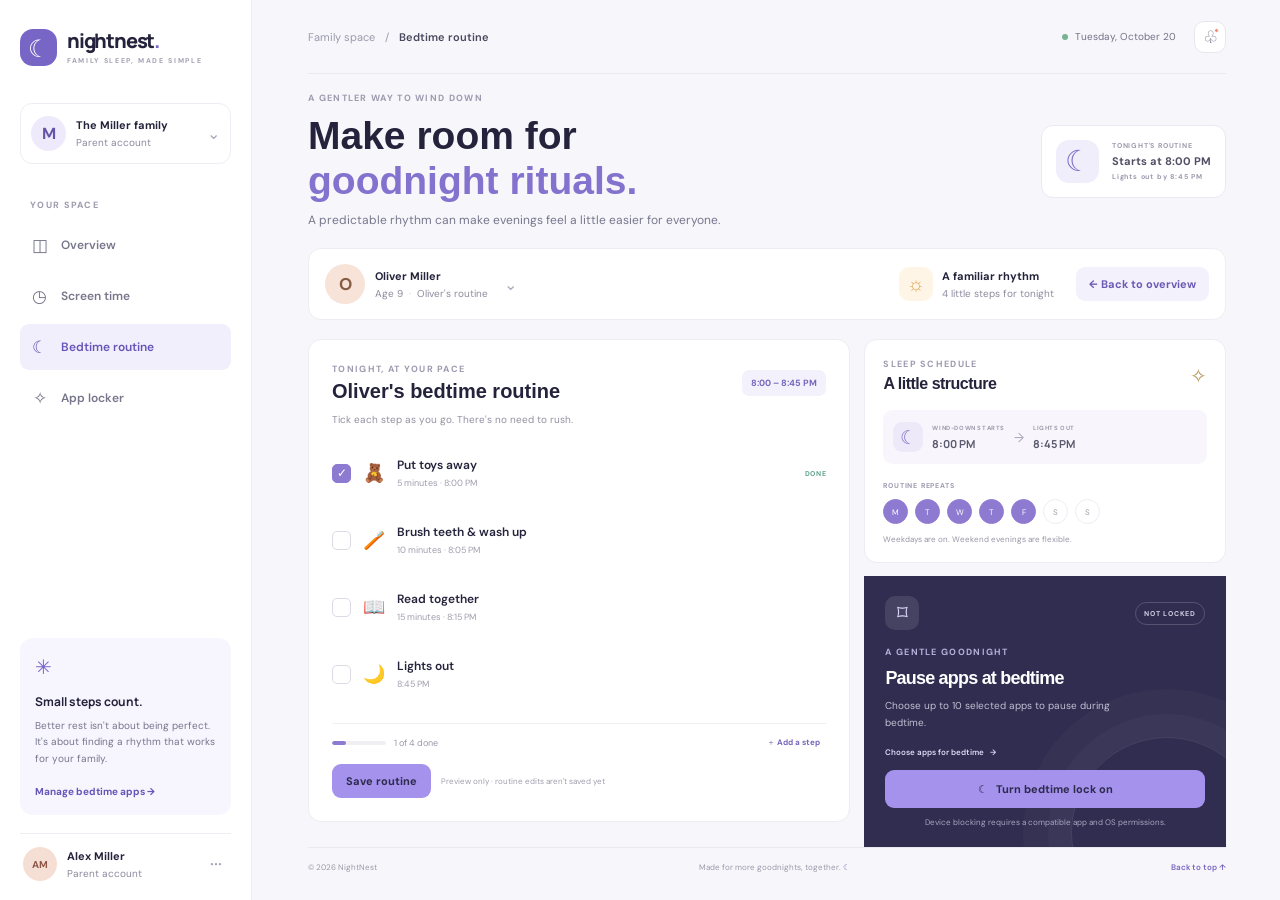
==== commit 9accc898: "Add files via upload" ====
--- a/NightNest/bedtime.html
+++ b/NightNest/bedtime.html
@@ -28,7 +28,7 @@
           <a class="side-link" href="index.html"><span aria-hidden="true">◫</span> Overview</a>
           <a class="side-link" href="screen-time.html"><span aria-hidden="true">◷</span> Screen time</a>
           <a class="side-link active" href="bedtime.html" aria-current="page"><span aria-hidden="true">☾</span> Bedtime routine</a>
-          <a class="side-link" href="plans.html"><span aria-hidden="true">✧</span> Plans &amp; upgrades</a>
+          <a class="side-link" href="child-day.html"><span aria-hidden="true">✧</span> App locker</a>
         </nav>
         <div class="sidebar-bottom">
           <div class="help-card">
@@ -121,7 +121,7 @@
               <div class="lock-topline"><span class="lock-icon" aria-hidden="true">⌑</span><span class="status-tag" id="bedtime-lock-status">NOT LOCKED</span></div>
               <p class="eyebrow">A GENTLE GOODNIGHT</p>
               <h2>Pause apps at bedtime</h2>
-              <p class="lock-copy">The Free plan can include up to 10 selected apps in bedtime lock.</p>
+              <p class="lock-copy">Choose up to 10 selected apps to pause during bedtime.</p>
               <a class="bedtime-app-link" href="screen-time.html#app-limits">Choose apps for bedtime <span aria-hidden="true">→</span></a>
               <button class="button button-primary lock-button" id="bedtime-lock-button" type="button"><span aria-hidden="true">☾</span> Turn bedtime lock on</button>
               <p class="lock-note">Device blocking requires a compatible app and OS permissions.</p>
--- a/NightNest/styles.css
+++ b/NightNest/styles.css
@@ -179,33 +179,6 @@
 .week-summary strong { color: #4c806d; }
 .summary-dot { width: 7px; height: 7px; border-radius: 50%; background: #73b492; }
 
-.plans-section { margin: 34px 0 20px; }
-.plans-intro { margin-bottom: 16px; }
-.plans-intro h2 { margin: 0 0 6px; font-size: 20px; letter-spacing: -.7px; }
-.plans-intro > p:last-child { margin: 0; color: #898799; font-size: 10px; }
-.plan-grid { display: grid; grid-template-columns: repeat(3, minmax(0, 1fr)); gap: 14px; }
-.plan-card { position: relative; min-width: 0; padding: 16px; border: 1px solid #ecebf2; border-radius: 12px; background: #fff; }
-.featured-plan { border: 1px solid #a89add; box-shadow: 0 4px 18px rgba(100,82,165,.08); }
-.plan-heading { display: flex; align-items: center; gap: 8px; }
-.plan-symbol { display: grid; width: 27px; height: 27px; place-items: center; border-radius: 8px; font-size: 15px; }
-.free-symbol { color: #d18d46; background: #fff2df; }
-.plus-symbol { color: #755fc2; background: #f0edfb; }
-.premium-symbol { color: #518a81; background: #e9f4f1; }
-.plan-label { color: #a09eae; font-size: 7px; font-weight: 700; letter-spacing: .85px; }
-.plan-card h3 { margin: 12px 0 3px; font-size: 16px; letter-spacing: -.4px; }
-.plan-price { margin: 0; font: 800 18px "Manrope", sans-serif; letter-spacing: -.6px; }
-.plan-price span { color: #9a98a8; font: 400 9px "DM Sans", sans-serif; letter-spacing: 0; }
-.plan-description { min-height: 28px; margin: 7px 0 10px; color: #898798; font-size: 9px; line-height: 1.5; }
-.plan-card ul { display: grid; gap: 7px; min-height: 61px; margin: 0 0 13px; padding: 0; list-style: none; }
-.plan-card li { color: #666579; font-size: 9px; }
-.plan-card li::before { margin-right: 7px; color: #7f70c1; content: "✓"; font-weight: 700; }
-.plan-button { width: 100%; min-height: 34px; border: 1px solid #e6e4ee; background: #fff; color: #625e78; }
-.plan-button:hover:not(:disabled) { border-color: #a99cdb; background: #f8f6ff; }
-.plan-button.current-plan { border-color: #efedf4; background: #f7f6f9; color: #aaa8b5; cursor: default; }
-.featured-plan .plan-button { border: 0; background: #7866c9; color: #fff; }
-.featured-plan .plan-button:hover { background: #6957b8; }
-.popular-badge { position: absolute; top: -9px; right: 13px; padding: 5px 8px; border-radius: 12px; background: #7765c5; color: white; font-size: 7px; font-weight: 700; letter-spacing: .6px; }
-.plan-disclaimer { margin: 10px 0 0; color: #a09eae; font-size: 8px; line-height: 1.5; }
 .footer { display: flex; justify-content: space-between; padding: 14px 0 21px; border-top: 1px solid #eae9f0; color: #9b99a9; font-size: 8px; }
 .footer a { color: #7765bd; font-weight: 600; }
 .footer > span:nth-child(2) span { color: #8171cb; }
@@ -311,52 +284,6 @@
 .overview-upgrade h2 { margin: 0 0 4px; font: 700 14px Impact, Haettenschweiler, "Arial Narrow Bold", sans-serif; letter-spacing: -.3px; }
 .overview-upgrade p:last-child { margin: 0; color: #898799; font-size: 9px; }
 .overview-upgrade .button { flex: 0 0 auto; margin-left: auto; }
-.plans-page-heading { position: relative; max-width: 600px; padding: 35px 0 24px; }
-.plans-page-heading h1 { margin-bottom: 10px; color: var(--ink); font: 400 clamp(38px, 4vw, 48px)/1.08 Impact, Haettenschweiler, "Arial Narrow Bold", sans-serif; letter-spacing: 0; }
-.plans-page-heading > p:not(.eyebrow) { max-width: 500px; margin-bottom: 14px; color: #858396; font-size: 11px; line-height: 1.7; }
-.current-plan-chip { display: inline-flex; align-items: center; gap: 7px; padding: 7px 10px; border: 1px solid #e8e5f1; border-radius: 18px; background: white; color: #736f89; font-size: 8px; font-weight: 600; }
-.current-plan-chip span { width: 6px; height: 6px; border-radius: 50%; background: #67a587; }
-.sleep-story { margin: 0 0 26px; padding: 19px; border: 1px solid #ebe8f3; border-radius: 14px; background: linear-gradient(140deg, #f8f6fc 0%, #fff 62%); }
-.sleep-story-intro { max-width: 660px; }
-.sleep-story-intro .eyebrow { margin-bottom: 7px; }
-.sleep-story-intro h2 { margin: 0 0 8px; font: 400 30px/1.18 Impact, Haettenschweiler, "Arial Narrow Bold", sans-serif; letter-spacing: 0; }
-.sleep-story-intro h2 em { color: #8372ce; font-style: normal; }
-.sleep-story-intro > p:last-child { margin: 0; color: #858396; font-size: 10px; line-height: 1.65; }
-.sleep-facts-grid { display: grid; grid-template-columns: repeat(3, minmax(0, 1fr)); gap: 10px; margin-top: 17px; }
-.sleep-fact-card { display: flex; min-width: 0; flex-direction: column; padding: 13px; border: 1px solid #efedf4; border-radius: 10px; background: rgba(255,255,255,.86); }
-.sleep-fact-card h3 { margin: 9px 0 6px; font: 700 11px Impact, Haettenschweiler, "Arial Narrow Bold", sans-serif; letter-spacing: -.2px; }
-.sleep-fact-card p { flex: 1; margin: 0; color: #858396; font-size: 8px; line-height: 1.65; }
-.sleep-sources { margin-top: 11px; color: #8d8a9e; font-size: 8px; }
-.sleep-sources summary { width: fit-content; color: #7160b6; font-weight: 700; cursor: pointer; }
-.sleep-sources summary:focus-visible { outline: 2px solid #6654b7; outline-offset: 3px; }
-.sleep-sources ul { display: flex; flex-wrap: wrap; gap: 7px 17px; margin: 9px 0 0; padding-left: 15px; }
-.sleep-sources a { color: #7160b6; line-height: 1.5; }
-.sleep-sources a span { padding-left: 2px; }
-.sleep-product-bridge { display: flex; align-items: center; gap: 12px; margin-top: 12px; padding: 13px; border-radius: 10px; background: #302d50; color: white; }
-.sleep-bridge-icon { display: grid; width: 35px; height: 35px; flex: 0 0 auto; place-items: center; border-radius: 11px; background: rgba(255,255,255,.12); color: #d3c9f5; font-size: 23px; }
-.sleep-bridge-copy { min-width: 0; }
-.sleep-bridge-copy .eyebrow { margin-bottom: 4px; color: #bdb4dd; font-size: 7px; }
-.sleep-bridge-copy h3 { margin: 0 0 4px; font: 700 11px Impact, Haettenschweiler, "Arial Narrow Bold", sans-serif; }
-.sleep-bridge-copy p:last-child { margin: 0; color: #d2cfdf; font-size: 8px; line-height: 1.55; }
-.sleep-bridge-links { display: grid; flex: 0 0 auto; gap: 7px; margin-left: auto; }
-.sleep-bridge-links a { color: #e2dcfb; font-size: 8px; font-weight: 600; white-space: nowrap; }
-.sleep-bridge-links a span { padding-left: 3px; }
-.sleep-story-disclaimer { margin: 10px 0 0; color: #9c9aae; font-size: 7px; line-height: 1.5; }
-.plans-page-section { margin: 0 0 16px; }
-.plans-page-section .plan-card { padding: 20px; }
-.plans-page-section .plan-card h2 { margin: 13px 0 3px; font-size: 18px; letter-spacing: -.5px; }
-.plans-page-section .plan-description { min-height: 30px; }
-.plans-page-section .plan-card ul { min-height: 92px; }
-.why-nightnest { margin: 24px 0 20px; padding: 20px; border: 1px solid #ebe8f3; border-radius: 13px; background: #fff; }
-.why-nightnest > .eyebrow { margin-bottom: 7px; }
-.why-nightnest > h2 { max-width: 650px; margin: 0; font: 400 29px/1.18 Impact, Haettenschweiler, "Arial Narrow Bold", sans-serif; letter-spacing: 0; }
-.why-nightnest-intro { max-width: 680px; margin: 8px 0 15px; color: #858396; font-size: 9px; line-height: 1.65; }
-.why-nightnest-grid { display: grid; grid-template-columns: repeat(3, minmax(0, 1fr)); gap: 10px; }
-.why-nightnest-grid article { padding: 13px; border-radius: 9px; background: #f8f6fc; }
-.why-nightnest-grid article > span { color: #8371c9; font-size: 16px; }
-.why-nightnest-grid h3 { margin: 7px 0 5px; font: 700 10px Impact, Haettenschweiler, "Arial Narrow Bold", sans-serif; }
-.why-nightnest-grid p { margin: 0; color: #858396; font-size: 8px; line-height: 1.65; }
-.why-nightnest-note { margin: 12px 0 0; color: #9795a6; font-size: 8px; line-height: 1.6; }
 .bedtime-heading { position: relative; min-height: 174px; }
 .bedtime-start-card { display: flex; align-items: center; gap: 13px; padding: 14px; border: 1px solid #eae8f3; border-radius: 12px; background: #fff; }
 .bedtime-start-moon { display: grid; width: 43px; height: 43px; place-items: center; border-radius: 13px; background: #f1eefb; color: #8270ca; font-size: 29px; }
@@ -397,8 +324,83 @@
 .bedtime-lock-panel h2 { font-size: 18px; }
 .bedtime-app-link { position: relative; z-index: 1; display: block; margin: 0 0 13px; color: #ded8f5; font-size: 8px; font-weight: 600; }
 .bedtime-app-link span { padding-left: 4px; }
-.plans-page-section .plan-card li { line-height: 1.4; }
-
+.child-profile-heading { position: relative; display: flex; min-height: 166px; align-items: center; justify-content: space-between; }
+.child-profile-heading > div { max-width: 580px; }
+.child-profile-heading h1 { margin-bottom: 8px; }
+.profile-hero-avatar { display: grid; width: 100px; height: 100px; flex: 0 0 auto; place-items: center; margin-right: 45px; border: 8px solid #f0edfb; border-radius: 50%; background: #f7e3d7; color: #875b44; font: 700 40px "Manrope", sans-serif; }
+.profile-settings-grid { display: grid; grid-template-columns: minmax(0, 1.1fr) minmax(265px, .9fr); align-items: start; gap: 14px; }
+.profile-settings-main, .profile-settings-side { display: grid; gap: 13px; }
+.profile-details-panel, .profile-schedule-panel { padding: 20px; }
+.profile-details-panel .panel-heading h2, .profile-schedule-panel .panel-heading h2, .profile-shortcuts h2 { font-size: 17px; letter-spacing: 0; }
+.profile-status { display: flex; align-items: center; gap: 6px; color: #858396; font-size: 8px; }
+.profile-status i { width: 6px; height: 6px; border-radius: 50%; background: #7bad91; }
+.profile-form-fields { display: grid; grid-template-columns: minmax(0, 1.3fr) minmax(90px, .7fr); gap: 12px; margin-top: 17px; }
+.profile-settings-grid .field label { display: block; margin-bottom: 6px; color: #77758a; font-size: 9px; font-weight: 600; }
+.profile-settings-grid .field input, .profile-settings-grid .field select { width: 100%; min-height: 38px; padding: 8px 10px; border: 1px solid #e7e5ed; border-radius: 8px; background: #fff; color: #4f4d63; font: inherit; font-size: 10px; }
+.profile-settings-grid .field input:focus, .profile-settings-grid .field select:focus { border-color: #8e7bd1; outline: 2px solid rgba(142,123,209,.17); }
+.profile-child-actions { display: flex; flex-wrap: wrap; gap: 8px; margin-top: 12px; }
+.profile-child-actions .button, .add-child-actions .button { padding: 9px 11px; font-size: 9px; }
+.button-danger { background: #fff0ee; color: #b65d58; }
+.button:disabled { cursor: not-allowed; opacity: .55; transform: none; }
+.add-child-panel { margin-top: 10px; padding: 12px; border: 1px solid #edecf2; border-radius: 9px; background: #fbfaff; }
+.add-child-panel > p { margin: 0 0 10px; color: #858396; font-size: 8px; line-height: 1.5; }
+.add-child-panel .profile-form-fields { margin-top: 0; }
+.add-child-actions { display: flex; flex-wrap: wrap; gap: 8px; margin-top: 12px; }
+.age-sleep-guidance { display: flex; align-items: center; gap: 10px; margin-top: 13px; padding: 10px; border-radius: 9px; background: #f7f5fc; }
+.guidance-moon { display: grid; width: 31px; height: 31px; flex: 0 0 auto; place-items: center; border-radius: 9px; background: #ebe7f8; color: #806dc6; font-size: 19px; }
+.age-sleep-guidance > span:last-child { display: grid; gap: 3px; }
+.age-sleep-guidance small { color: #9692aa; font-size: 6px; font-weight: 700; letter-spacing: .75px; }
+.age-sleep-guidance strong { color: #5b5870; font-size: 10px; }
+.profile-save-row { display: flex; align-items: center; gap: 10px; margin-top: 13px; }
+.profile-save-row .button { padding: 10px 12px; }
+.profile-save-row > span { color: #9c9aae; font-size: 7px; line-height: 1.5; }
+.family-usage-panel { overflow: hidden; background: linear-gradient(145deg, #fff 35%, #f8f6ff); }
+.family-usage-period { padding: 6px 8px; border-radius: 20px; background: #eeeafb; color: #7665bb; font-size: 7px; font-weight: 700; letter-spacing: .5px; }
+.family-usage-intro { margin: 10px 0 0; color: #8c899e; font-size: 8px; line-height: 1.5; }
+.family-usage-list { display: grid; gap: 9px; margin-top: 14px; }
+.family-usage-entry { padding: 9px; border: 1px solid transparent; border-radius: 9px; background: rgba(255,255,255,.82); }
+.family-usage-entry.is-selected { border-color: #dfdaf4; background: #f2effc; }
+.family-usage-label { display: flex; align-items: center; gap: 5px; }
+.family-usage-label > strong { color: #56536a; font-size: 9px; }
+.family-usage-label > small { padding: 3px 5px; border-radius: 10px; background: #eaf5f0; color: #4a8d73; font-size: 5px; font-weight: 700; letter-spacing: .4px; }
+.family-usage-detail { margin-left: auto; color: #77748b; font-size: 8px; font-weight: 700; white-space: nowrap; }
+.family-usage-track { height: 7px; margin-top: 7px; overflow: hidden; border-radius: 10px; background: #eeedf3; }
+.family-usage-bar { display: block; height: 100%; min-width: 0; border-radius: inherit; background: linear-gradient(90deg, #c0b4eb, #8c79d0); transition: width .25s ease; }
+.family-usage-entry.is-leader .family-usage-bar { background: linear-gradient(90deg, #a594e5, #725ebd); }
+.family-usage-winner { margin: 12px 0 0; padding: 9px 10px; border-radius: 8px; background: #f0edfb; color: #64559f; font-size: 8px; font-weight: 600; line-height: 1.5; }
+.family-usage-note { margin: 9px 0 0; color: #9c9aae; font-size: 7px; line-height: 1.5; }
+.profile-schedule-panel .routine-intro { margin: 8px 0 14px; font-size: 9px; line-height: 1.6; }
+.schedule-time-fields { display: grid; grid-template-columns: minmax(0, 1fr) 24px minmax(0, 1fr); align-items: end; gap: 9px; }
+.schedule-time-fields .schedule-arrow { align-self: center; margin-top: 17px; text-align: center; }
+.sleep-window-note { margin-top: 12px; padding: 9px 10px; border-radius: 8px; background: #f7f5fc; color: #817d97; font-size: 8px; }
+.sleep-window-note > span { margin-right: 5px; color: #806dc6; }
+.sleep-window-note strong { color: #5b5870; }
+.sleep-window-assessment { margin: 8px 0 0; color: #5b806e; font-size: 8px; font-weight: 600; line-height: 1.5; }
+.sleep-window-assessment[data-status="short"] { color: #b36f4a; }
+.sleep-window-assessment[data-status="long"] { color: #7665bb; }
+.sleep-window-assessment[data-status="incomplete"] { color: #858396; }
+.sleep-window-disclaimer { margin: 5px 0 0; color: #9c9aae; font-size: 7px; line-height: 1.5; }
+.profile-days { display: flex; flex-wrap: wrap; gap: 7px; margin: 16px 0 0; padding: 0; border: 0; }
+.profile-days legend { width: 100%; margin-bottom: 8px; color: #77758a; font-size: 9px; font-weight: 600; }
+.profile-days label { position: relative; cursor: pointer; }
+.profile-days input { position: absolute; width: 1px; height: 1px; opacity: 0; }
+.profile-days label span { display: grid; min-width: 36px; height: 30px; place-items: center; border: 1px solid #e7e5ed; border-radius: 8px; color: #88869a; font-size: 8px; font-weight: 600; }
+.profile-days input:checked + span { border-color: #8e7bd1; background: #8e7bd1; color: #fff; }
+.profile-days input:focus-visible + span { outline: 2px solid #6654b7; outline-offset: 2px; }
+.device-setup-panel { padding: 18px; border-radius: 12px; background: #302d50; color: #fff; }
+.device-card-top { display: flex; align-items: center; justify-content: space-between; }
+.device-card-icon { display: grid; width: 31px; height: 31px; place-items: center; border-radius: 9px; background: rgba(255,255,255,.1); color: #d3c9f5; }
+.device-status { display: flex; align-items: center; gap: 5px; color: #d2cde4; font-size: 7px; font-weight: 700; letter-spacing: .7px; }
+.device-status i { width: 6px; height: 6px; border-radius: 50%; background: #e4b46c; }
+.device-setup-panel h2 { margin: 13px 0 6px; font-size: 17px; }
+.device-setup-panel p { margin: 0 0 12px; color: #c9c5d8; font-size: 8px; line-height: 1.6; }
+.device-setup-button { padding: 9px 11px; background: #a492ed; color: #2e2a4c; font-size: 9px; }
+.profile-shortcuts { padding: 18px; }
+.profile-shortcuts .eyebrow { margin-bottom: 5px; }
+.profile-shortcuts h2 { margin: 0 0 12px; }
+.profile-shortcuts a { display: flex; align-items: center; gap: 8px; min-height: 38px; border-top: 1px solid #f0eff4; color: #7160b6; font-size: 8px; font-weight: 600; }
+.profile-shortcuts a > span:first-child { width: 18px; color: #9486ce; font-size: 13px; text-align: center; }
+.profile-shortcuts a > span:last-child { margin-left: auto; }
 @media (min-width: 1500px) {
   .main-content { padding-right: 75px; padding-left: 75px; }
 }
@@ -424,16 +426,11 @@
   .moon-illustration { margin-right: 0; transform: scale(.8); transform-origin: right center; }
   .dashboard-grid { grid-template-columns: minmax(0, 1fr) minmax(0, 1fr); }
   .screen-metrics { grid-template-columns: repeat(2, minmax(0, 1fr)); }
+  .profile-settings-grid { grid-template-columns: repeat(2, minmax(0, 1fr)); }
   .report-grid { grid-template-columns: minmax(0, 1fr) minmax(0, 1fr); }
   .select-apps-list { grid-template-columns: repeat(2, minmax(0, 1fr)); }
   .bedtime-page-grid { grid-template-columns: minmax(0, 1fr) minmax(0, 1fr); }
-  .sleep-facts-grid { grid-template-columns: repeat(2, minmax(0, 1fr)); }
-  .sleep-fact-card:last-child { grid-column: 1 / -1; }
-  .sleep-product-bridge { align-items: flex-start; flex-wrap: wrap; }
-  .sleep-bridge-links { flex-direction: row; margin-left: 47px; }
   .routine-panel, .week-panel { grid-column: auto; }
-  .plan-grid { gap: 9px; }
-  .plan-card { padding: 13px; }
 }
 @media (max-width: 560px) {
   .main-content { padding: 0 14px; }
@@ -451,6 +448,8 @@
   .child-bar .button { margin-left: auto; padding: 9px; font-size: 9px; }
   .dashboard-grid { grid-template-columns: 1fr; gap: 11px; }
   .report-grid { grid-template-columns: 1fr; gap: 11px; }
+  .profile-settings-grid { grid-template-columns: 1fr; }
+  .child-profile-heading { position: relative; min-height: 160px; }
   .bedtime-page-grid { grid-template-columns: 1fr; }
   .bedtime-heading { min-height: 155px; }
   .screen-time-heading { min-height: 167px; }
@@ -461,7 +460,6 @@
   .routine-panel, .week-panel { grid-column: 1; }
   .lock-panel { min-height: 260px; }
   .week-chart { height: 130px; }
-  .plans-section { margin-top: 27px; }
   .screen-metrics { gap: 8px; margin-bottom: 10px; }
   .metric-card { padding: 12px; }
   .metric-card > strong { font-size: 17px; }
@@ -470,22 +468,10 @@
   .overview-upgrade { align-items: flex-start; flex-wrap: wrap; padding: 14px; }
   .overview-upgrade > div:nth-child(2) { flex: 1 1 calc(100% - 55px); }
   .overview-upgrade .button { margin-left: 52px; }
-  .why-nightnest-grid { grid-template-columns: repeat(2, minmax(0, 1fr)); }
-  .why-nightnest-grid article:last-child { grid-column: 1 / -1; }
-  .plans-page-heading { padding-top: 25px; }
-  .plans-page-section .plan-card ul { min-height: 0; }
-  .sleep-story { padding: 14px; }
-  .plans-page-heading h1 { font-size: 36px; }
-  .sleep-story-intro h2 { font-size: 26px; }
-  .sleep-facts-grid { grid-template-columns: 1fr; }
-  .sleep-fact-card:last-child { grid-column: auto; }
-  .sleep-product-bridge { gap: 9px; }
-  .sleep-bridge-copy { flex: 1 1 calc(100% - 48px); }
-  .sleep-bridge-links { flex-direction: column; margin-left: 44px; }
-  .why-nightnest { padding: 15px; }
-  .why-nightnest > h2 { font-size: 25px; }
-  .why-nightnest-grid { grid-template-columns: 1fr; }
-  .why-nightnest-grid article:last-child { grid-column: auto; }
+  .profile-hero-avatar { position: absolute; right: -18px; width: 76px; height: 76px; margin: 0; opacity: .38; font-size: 30px; }
+  .child-profile-heading > div { position: relative; z-index: 1; }
+  .profile-form-fields { grid-template-columns: 1fr; }
+  .profile-save-row { align-items: flex-start; flex-direction: column; }
   .bedtime-heading .bedtime-start-card { display: none; }
   .bedtime-heading > div:first-child { align-self: flex-start; margin-top: 17px; }
   .bedtime-checklist-actions { align-items: flex-start; flex-direction: column; }
@@ -494,10 +480,6 @@
   .app-limits-footer .button { width: 100%; }
   .app-limit-counter { align-self: flex-start; }
   .app-limits-header { align-items: flex-start; flex-direction: column; }
-  .plan-grid { grid-template-columns: 1fr; gap: 11px; }
-  .plan-card { padding: 16px; }
-  .plan-description, .plan-card ul { min-height: 0; }
-  .plan-card ul { margin-bottom: 13px; }
   .footer { flex-wrap: wrap; gap: 9px; }
   .footer > span:nth-child(2) { order: 3; width: 100%; }
 }
